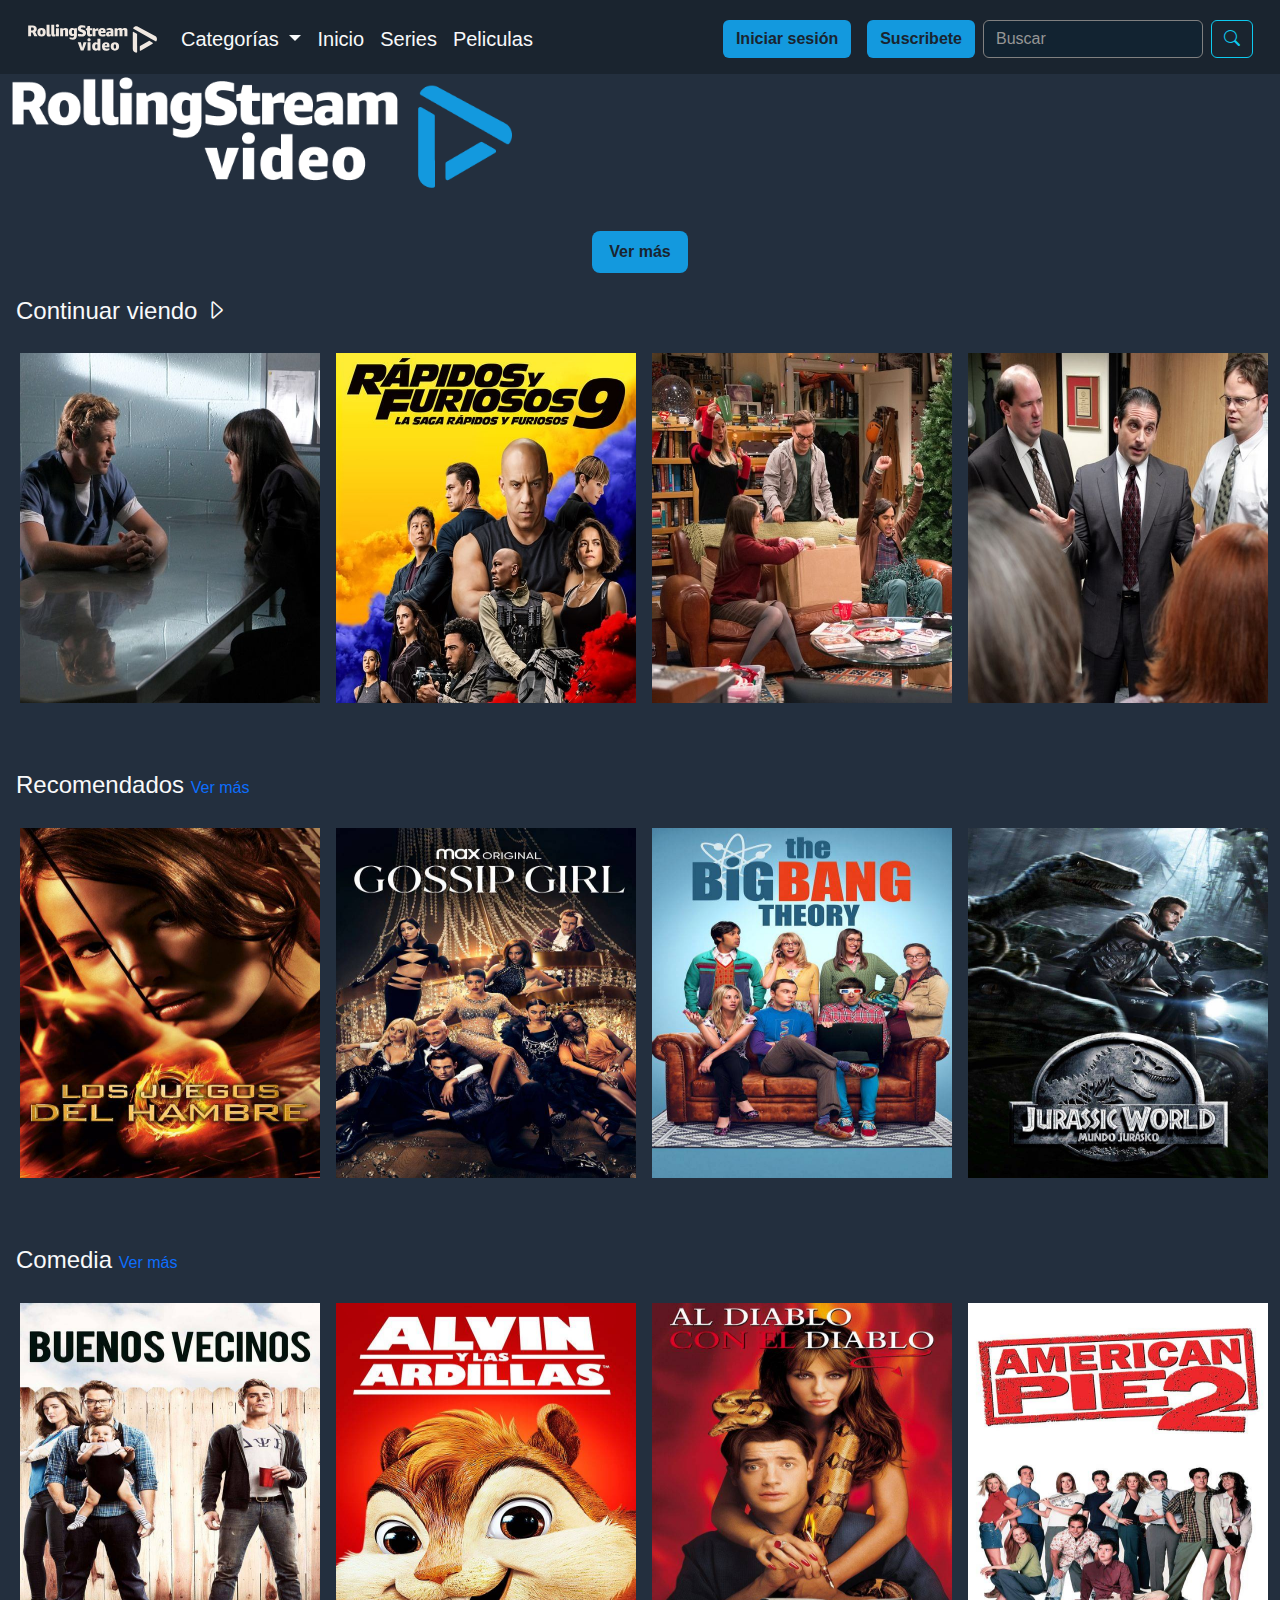
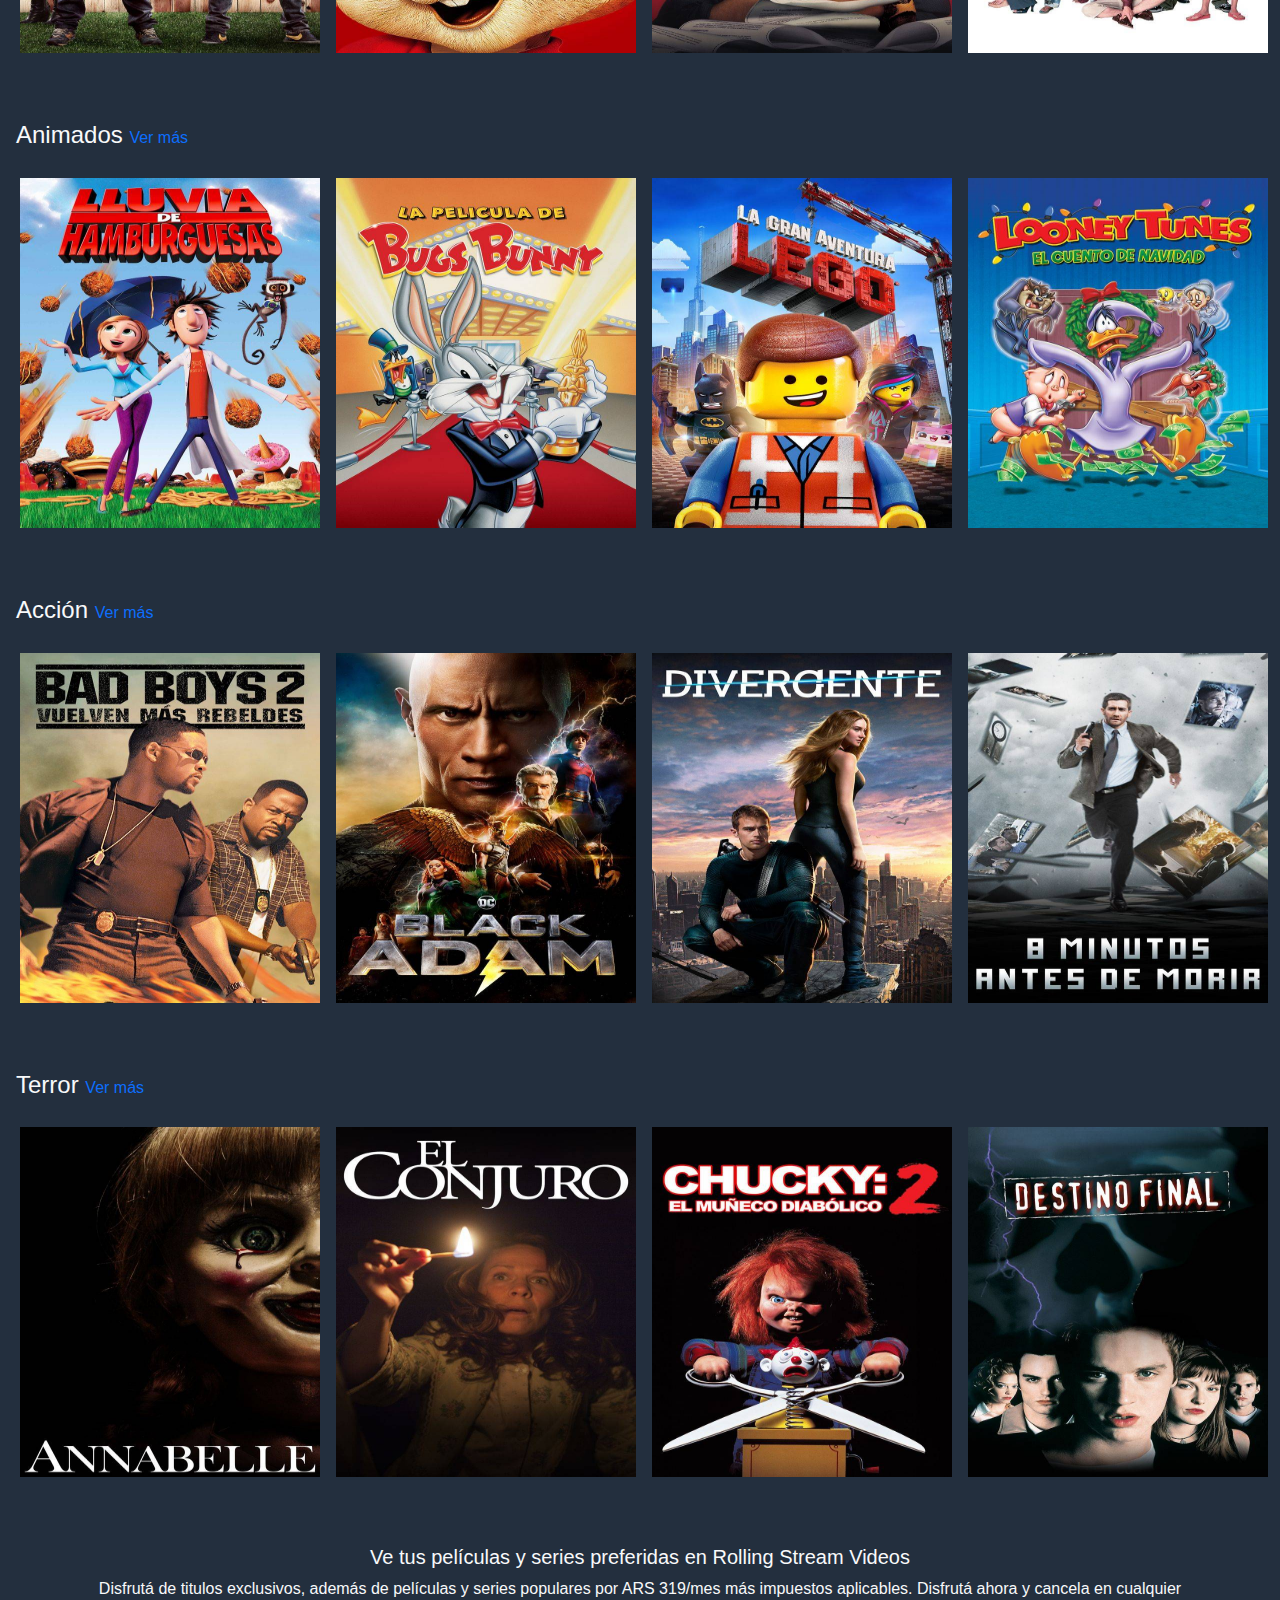
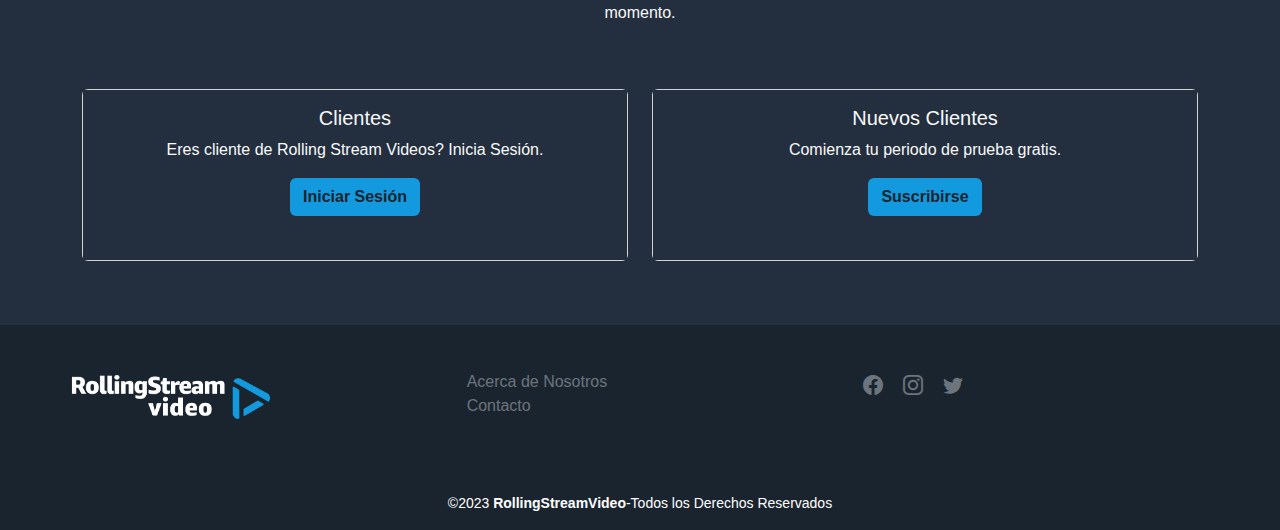
==== index.html @ 24719bff "Primer commit Streaming Page" ====
<!DOCTYPE html>
<html lang="es">
  <head>
    <meta charset="UTF-8" />
    <meta http-equiv="X-UA-Compatible" content="IE=edge" />
    <meta name="viewport" content="width=device-width, initial-scale=1.0" />
    <meta name="keywords" content="navbar, rolling video" />
    <meta name="author" content="Rodrigo Vizcarra" />
    <meta name="description" content="Inicio de la página Rolling Video" />
    <link rel="stylesheet" href="./css/bootstrap.min.css" />
    <link rel="stylesheet" href="./css/navbar.css" />
    <link rel="stylesheet" href="./css/sectionPrincipal.css" />
    <link rel="stylesheet" href="./css/footerStyles.css" />
    <link
      rel="stylesheet"
      href="https://cdn.jsdelivr.net/npm/bootstrap-icons@1.10.3/font/bootstrap-icons.css"
    />
    <link rel="shortcut icon" href="images/logo/icono/Logo_Color_Icono.svg" type="image/x-icon" />
    <title>Rolling Stream Video</title>
  </head>
  <body>
    <!-- Header desarrollado por Rodrigo Vizcarra -->
    <header>
      <nav class="navbar barraNavegacion navbar-dark navbar-expand-lg">
        <div class="container-fluid navbarContainer">
          <a class="navbar-brand text-light" href="./index.html">
            <img class="Logo__Principal" src="./images/logo_black.svg" alt="" />
          </a>
          <button
            class="px-2 py-1 navbar-toggler"
            type="button"
            data-bs-toggle="collapse"
            data-bs-target="#navbarSupportedContent"
            aria-controls="navbarSupportedContent"
            aria-expanded="false"
            aria-label="Toggle navigation"
          >
            <span class="navbar-toggler-icon"></span>
          </button>
          <div
            class="collapse navbar-collapse mt-1"
            id="navbarSupportedContent"
          >
            <ul class="navbar-nav d-md-flex me-auto">
              <li class="nav-item">
                <div class="dropdown">
                  <button
                    class="p-0 py-2 ps-sm-2 ps-md-2 p-lg-2 btn text-light fs-5 dropdown-toggle border-0"
                    type="button"
                    data-bs-toggle="dropdown"
                    aria-expanded="false"
                  >
                    Categorías
                  </button>
                  <div class="dropdown-menu dropdown-menu-dark border-0">
                    <div class="px-md-3 py-md-2 dopdownMenu">
                      <section class="mx-sm-0 mx-lg-2">
                        <h2 class="p-2 titulosCategorias">
                          Categorías principales
                        </h2>
                        <ul class="contenedorCategorias p-0">
                          <li class="categoriasPrincipalesItems">
                            <a
                              class="dropdown-item dropdown-item-principales w-100 h-100"
                              href="./pages/error404.html"
                              >Rolling Originals</a
                            >
                          </li>
                          <li class="categoriasPrincipalesItems">
                            <a
                              class="dropdown-item dropdown-item-principales w-100 h-100"
                              href="./pages/error404.html"
                              >Niños</a
                            >
                          </li>
                          <li class="categoriasPrincipalesItems">
                            <a
                              class="dropdown-item dropdown-item-principales w-100 h-100"
                              href="./pages/error404.html"
                              >Películas añadidas recientemente</a
                            >
                          </li>
                          <li class="categoriasPrincipalesItems">
                            <a
                              class="dropdown-item dropdown-item-principales w-100 h-100"
                              href="./pages/error404.html"
                              >Series añadidas recientemente</a
                            >
                          </li>
                        </ul>
                      </section>
                      <section class="mx-sm-0 mx-lg-2">
                        <h2 class="p-2 titulosCategorias">Géneros</h2>
                        <div class="categoriasGeneros mx-sm-1 mx-lg-0 w-100">
                          <ul class="ul_categoriasGeneros">
                            <li>
                              <a
                                class="dropdown-item"
                                href="./pages/error404.html"
                                >Acción y aventuras</a
                              >
                            </li>
                            <li>
                              <a
                                class="dropdown-item"
                                href="pages/categorias_peliculas/categorias-comedia.html"
                                >Comedia</a
                              >
                            </li>
                            <li>
                              <a
                                class="dropdown-item"
                                href="./pages/error404.html"
                                >Drama</a
                              >
                            </li>
                            <li>
                              <a
                                class="dropdown-item"
                                href="./pages/error404.html"
                                >Documental</a
                              >
                            </li>
                            <li>
                              <a
                                class="dropdown-item"
                                href="./pages/error404.html"
                                >Infantil y Familiar</a
                              >
                            </li>
                            <li>
                              <a
                                class="dropdown-item"
                                href="./pages/error404.html"
                                >Fantasía</a
                              >
                            </li>
                            <li>
                              <a
                                class="dropdown-item"
                                href="./pages/error404.html"
                                >Terror</a
                              >
                            </li>
                            <li>
                              <a
                                class="dropdown-item"
                                href="./pages/error404.html"
                                >Romance</a
                              >
                            </li>
                            <li>
                              <a
                                class="dropdown-item"
                                href="./pages/categorias_series/categorias-series-cf.html"
                                >Ciencia ficción</a
                              >
                            </li>
                            <li>
                              <a
                                class="dropdown-item"
                                href="./pages/error404.html"
                                >Suspenso</a
                              >
                            </li>
                            <li>
                              <a
                                class="dropdown-item"
                                href="./pages/error404.html"
                                >Anime</a
                              >
                            </li>
                            <li>
                              <a
                                class="dropdown-item"
                                href="./pages/error404.html"
                                >Deportes</a
                              >
                            </li>
                          </ul>
                        </div>
                      </section>
                      <section class="mx-sm-0 mx-lg-2 w-25">
                        <h3 class="p-2 titulosCategorias">Otras categorías</h3>
                        <div class="mx-sm-1 mx-lg-4">
                          <ul class="ulOtrasCategorias">
                            <li>
                              <a
                                class="dropdown-item"
                                href="./pages/error404.html"
                                >Títulos galardonados</a
                              >
                            </li>
                            <li>
                              <a
                                class="dropdown-item"
                                href="./pages/error404.html"
                                >Solo por tiempo limitado en Rolling</a
                              >
                            </li>
                          </ul>
                        </div>
                      </section>
                    </div>
                  </div>
                </div>
              </li>
              <li class="nav-item">
                <a
                  class="ps-md-2 ps-sm-2 nav-link active fs-5 text-light"
                  aria-current="page"
                  href="index.html"
                  >Inicio</a
                >
              </li>
              <li class="nav-item">
                <a
                  class="ps-md-2 ps-sm-2 nav-link fs-5 text-light"
                  href="pages/error404.html"
                  >Series</a
                >
              </li>
              <li class="nav-item">
                <a
                  class="ps-md-2 ps-sm-2 nav-link fs-5 text-light"
                  href="pages/error404.html"
                  >Peliculas</a
                >
              </li>
            </ul>
            <div class="me-2 py-2 ps-md-2 ps-sm-2">
              <a href="pages/login.html" class="btn loginButton"
                >Iniciar sesión</a
              >
            </div>
            <div class="me-2 py-2 ps-md-2 ps-sm-2">
              <a href="./pages/Suscripcion.html" class="btn suscribeButton"
                >Suscribete</a
              >
            </div>
            <form
              class="d-flex py-2 px-sm-2 px-md-2 px-lg-0 formularioBusqueda"
              role="search"
              method="get"
              action="pages/error404.html"
            >
              <input
                class="form-control me-2 inputBusqueda"
                type="search"
                placeholder="Buscar"
                aria-label="Search"
                required
                maxlength="255"
              />
              <button class="btn btn-outline-info" type="submit">
                <i class="bi bi-search"></i>
              </button>
            </form>
          </div>
        </div>
      </nav>
    </header>
    <!-- Main desarrollado por Ana Santillan -->
    <main class="colordeFondo">
      <section>
        <div class="paginaPrincipal text-center">
          <video autoplay loop muted plays-inline class="videoPrincipal">
            <source
              src="./images/section__principal/Peliculas/JURASSIC WORLD 3 DOMINION Tráiler Español v3(2022).mp4"
              type="video/mp4"
            />
          </video>
          <div>
            <img
              src="./images/section__principal/Logo_Color.png"
              alt="Logo Rolling stream"
              class="img-fluid posicionLogo ps-2"
              width="40%"
            />
          </div>
          <button
            class="btn colorBotones btn-lg"
            data-bs-toggle="modal"
            data-bs-target="#modalPelicula"
          >
            Ver más
          </button>
        </div>
      </section>

      <!-- Continuar viendo -->
      <section>
        <h4 class="text-light mt-4 ps-3">
          Continuar viendo <i class="bi bi-caret-right"></i>
        </h4>
        <article class="contenedor">
          <div class="contenedor-imagen">
            <a href="./pages/error404.html">
              <img
                class="imagen"
                src="./images/section__principal/Peliculas/Continuar/El_mentalista_T4_E1.jfif"
                alt="El mentalista"
              />
            </a>
          </div>
          <div class="contenedor-imagen">
            <a href="./pages/error404.html">
              <img
                class="imagen"
                src="./images/section__principal/Peliculas/Continuar/Rapidos _y_furiosos_9.jfif"
                alt="Rapidos y furiosos 9"
              />
            </a>
          </div>
          <div class="contenedor-imagen">
            <a href="./pages/error404.html">
              <img
                class="imagen"
                src="./images/section__principal/Peliculas/Continuar/Teoria_big_bang_T7_E22.jfif"
              />
            </a>
          </div>
          <div class="contenedor-imagen">
            <a href="./pages/error404.html">
              <img
                class="imagen"
                src="./images/section__principal/Peliculas/Continuar/The_office_T1_E3.jfif"
                alt="The office"
              />
            </a>
          </div>
          <div class="contenedor-imagen">
            <a href="./pages/error404.html">
              <img
                class="imagen"
                src="./images/section__principal/Peliculas/Continuar/El_elegido.jfif"
                alt="El elegido"
              />
            </a>
          </div>
          <div class="contenedor-imagen">
            <a href="./pages/error404.html">
              <img
                class="imagen"
                src="./images/section__principal/Peliculas/Continuar/SpiderMan.jfif"
                alt="Spider-Man"
              />
            </a>
          </div>
          <div class="contenedor-imagen">
            <a href="./pages/error404.html">
              <img
                class="imagen"
                src="./images/section__principal/Peliculas/Continuar/Shazam.jfif"
                alt="Shazam"
              />
            </a>
          </div>
        </article>
      </section>
      <!-- Continuar viendo -->

      <!-- Recomendados -->
      <section>
        <h4 class="text-light mt-5 ps-3">
          Recomendados
          <a href="./pages/error404.html" class="text-decoration-none fs-6"
            >Ver más</a
          >
        </h4>
        <article class="contenedor">
          <div class="contenedor-imagen">
            <a href="./pages/error404.html">
              <img
                class="imagen"
                src="./images/section__principal/Peliculas/Sugeridos/Los_juegos_del_hambre.jfif"
                alt="Los juegos del hambre"
              />
            </a>
          </div>
          <div class="contenedor-imagen">
            <a href="./pages/error404.html">
              <img
                class="imagen"
                src="./images/section__principal/Peliculas/Sugeridos/Gossip_girl.jfif"
                alt="Gossip girl"
              />
            </a>
          </div>
          <div class="contenedor-imagen">
            <a href="./pages/error404.html">
              <img
                class="imagen"
                src="./images/section__principal/Peliculas/Sugeridos/La_teoria_del_big_bang.jfif"
                alt="La teoria del big bang"
              />
            </a>
          </div>
          <div class="contenedor-imagen">
            <a href="./pages/error404.html">
              <img
                class="imagen"
                src="./images/section__principal/Peliculas/Sugeridos/Jurassic_World.jfif"
                alt="Jurassic World"
              />
            </a>
          </div>
          <div class="contenedor-imagen">
            <a href="./pages/error404.html">
              <img
                class="imagen"
                src="./images/section__principal/Peliculas/Sugeridos/Constantine.jfif"
                alt="Constantine"
              />
            </a>
          </div>
          <div class="contenedor-imagen">
            <a href="./pages/error404.html">
              <img
                class="imagen"
                src="./images/section__principal/Peliculas/Sugeridos/Friends.jfif"
                alt="Friends"
              />
            </a>
          </div>
          <div class="contenedor-imagen">
            <a href="./pages/error404.html">
              <img
                class="imagen"
                src="images/section__principal/Peliculas/Sugeridos/La_niñera.jfif"
                alt="La niñera"
              />
            </a>
          </div>
        </article>
      </section>
      <!-- Recomendados -->

      <!-- Comedia -->
      <section>
        <h4 class="text-light mt-5 ps-3">
          Comedia <a href="./pages/categorias_peliculas/categorias-comedia.html" class="text-decoration-none fs-6">Ver más</a>
        </h4>
        <article class="contenedor">
          <div class="contenedor-imagen">
            <a href="./pages/error404.html">
              <img
                class="imagen"
                src="./images/section__principal/Peliculas/Comedia/Buenos_vecinos.jfif"
                alt="Buenos vecinos"
              />
            </a>
          </div>
          <div class="contenedor-imagen">
            <a href="./pages/error404.html">
              <img
                class="imagen"
                src="./images/section__principal/Peliculas/Comedia/Alvin.jfif"
                alt="Alvin y las ardillas"
              />
            </a>
          </div>
          <div class="contenedor-imagen">
            <a href="./pages/error404.html">
              <img
                class="imagen"
                src="./images/section__principal/Peliculas/Comedia/Al_diablo_con_el diablo.jfif"
                alt="Al diablo con el diablo"
              />
            </a>
          </div>
          <div class="contenedor-imagen">
            <a href="./pages/error404.html">
              <img
                class="imagen"
                src="./images/section__principal/Peliculas/Comedia/American_pie.jfif"
                alt="American pie"
              />
            </a>
          </div>
          <div class="contenedor-imagen">
            <a href="./pages/error404.html">
              <img
                class="imagen"
                src="images/section__principal/Peliculas/Comedia/Amor_y_tesoro.jfif"
                alt="Amor y tesoro"
              />
            </a>
          </div>
          <div class="contenedor-imagen">
            <a href="./pages/error404.html">
              <img
                class="imagen"
                src="./images/section__principal/Peliculas/Comedia/Dr_House.jfif"
                alt="Dr House"
              />
            </a>
          </div>
          <div class="contenedor-imagen">
            <a href="./pages/error404.html">
              <img
                class="imagen"
                src="images/section__principal/Peliculas/Comedia/Click.jfif"
                alt="Click"
              />
            </a>
          </div>
        </article>
      </section>
      <!-- Comedia -->

      <!-- Animados -->
      <section>
        <h4 class="text-light mt-5 ps-3">
          Animados
          <a href="./pages/error404.html" class="text-decoration-none fs-6"
            >Ver más</a
          >
        </h4>
        <article class="contenedor">
          <div class="contenedor-imagen">
            <a href="./pages/error404.html">
              <img
                class="imagen"
                src="./images/section__principal/Peliculas/Animados/Lluvia_de_hamburguesas.jfif"
                alt="Lluvia de hamburguesas"
              />
            </a>
          </div>
          <div class="contenedor-imagen">
            <a href="./pages/error404.html">
              <img
                class="imagen"
                src="./images/section__principal/Peliculas/Animados/Bugs_Bunny.jfif"
                alt="Bugs Bunny"
              />
            </a>
          </div>
          <div class="contenedor-imagen">
            <a href="./pages/error404.html">
              <img
                class="imagen"
                src="./images/section__principal/Peliculas/Animados/Lego.jfif"
                alt="Lego"
              />
            </a>
          </div>
          <div class="contenedor-imagen">
            <a href="./pages/error404.html">
              <img
                class="imagen"
                src="./images/section__principal/Peliculas/Animados/Looney tunes.jfif"
                alt="Looney tunes"
              />
            </a>
          </div>
          <div class="contenedor-imagen">
            <a href="./pages/error404.html">
              <img
                class="imagen"
                src="./images/section__principal/Peliculas/Animados/Madagascar.jfif"
                alt="Madagascar"
              />
            </a>
          </div>
          <div class="contenedor-imagen">
            <a href="./pages/error404.html">
              <img
                class="imagen"
                src="./images/section__principal/Peliculas/Animados/Mi villano favorito.jfif"
                alt="Mi villano favorito"
              />
            </a>
          </div>
          <div class="contenedor-imagen">
            <a href="./pages/error404.html">
              <img
                class="imagen"
                src="./images/section__principal/Peliculas/Animados/Supermascotas.jfif"
                alt="Supermascotas"
              />
            </a>
          </div>
        </article>
      </section>
      <!-- Animados -->

      <!-- Accion -->
      <section>
        <h4 class="text-light mt-5 ps-3">
          Acción
          <a href="./pages/error404.html" class="text-decoration-none fs-6"
            >Ver más</a
          >
        </h4>
        <article class="contenedor">
          <div class="contenedor-imagen">
            <a href="./pages/error404.html">
              <img
                class="imagen"
                src="./images/section__principal/Peliculas/Accion/Bad_boy.jfif"
                alt="Bad boy"
              />
            </a>
          </div>
          <div class="contenedor-imagen">
            <a href="./pages/error404.html">
              <img
                class="imagen"
                src="./images/section__principal/Peliculas/Accion/Black_Adams.jfif"
                alt="Black Adams"
              />
            </a>
          </div>
          <div class="contenedor-imagen">
            <a href="./pages/error404.html">
              <img
                class="imagen"
                src="./images/section__principal/Peliculas/Accion/Divergente.jfif"
                alt="Divergente"
              />
            </a>
          </div>
          <div class="contenedor-imagen">
            <a href="./pages/error404.html">
              <img
                class="imagen"
                src="./images/section__principal/Peliculas/Accion/_8_minutos_antes_de_morir.jfif"
                alt="8 minutos antes de morir"
              />
            </a>
          </div>
          <div class="contenedor-imagen">
            <a href="./pages/error404.html">
              <img
                class="imagen"
                src="./images/section__principal/Peliculas/Accion/Escuadron_suicida.jfif"
                alt="Escuadron suicida"
              />
            </a>
          </div>
          <div class="contenedor-imagen">
            <a href="./pages/error404.html">
              <img
                class="imagen"
                src="./images/section__principal/Peliculas/Accion/Rampage.jfif"
                alt="Rampage"
              />
            </a>
          </div>
          <div class="contenedor-imagen">
            <a href="./pages/error404.html">
              <img
                class="imagen"
                src="./images/section__principal/Peliculas/Accion/Celular.jfif"
                alt="Celular"
              />
            </a>
          </div>
        </article>
      </section>
      <!-- Accion -->

      <!-- Terror -->
      <section>
        <h4 class="text-light mt-5 ps-3">
          Terror
          <a href="./pages/error404.html" class="text-decoration-none fs-6"
            >Ver más</a
          >
        </h4>
        <article class="contenedor">
          <div class="contenedor-imagen">
            <a href="./pages/error404.html">
              <img
                class="imagen"
                src="./images/section__principal/Peliculas/Terror/Annabelle.jfif"
                alt="Annabelle"
              />
            </a>
          </div>
          <div class="contenedor-imagen">
            <a href="./pages/error404.html">
              <img
                class="imagen"
                src="./images/section__principal/Peliculas/Terror/El_conjuro.jfif"
                alt="El conjuro"
              />
            </a>
          </div>
          <div class="contenedor-imagen">
            <a href="./pages/error404.html">
              <img
                class="imagen"
                src="./images/section__principal/Peliculas/Terror/Chucky.jfif"
                alt="Chucky"
              />
            </a>
          </div>
          <div class="contenedor-imagen">
            <a href="./pages/error404.html">
              <img
                class="imagen"
                src="./images/section__principal/Peliculas/Terror/Destino_final.jfif"
                alt="Destino final"
              />
            </a>
          </div>
          <div class="contenedor-imagen">
            <a href="./pages/error404.html">
              <img
                class="imagen"
                src="./images/section__principal/Peliculas/Terror/Barco_fantasma.jfif"
                alt="Barco fantasma"
              />
            </a>
          </div>
          <div class="contenedor-imagen">
            <a href="./pages/error404.html">
              <img
                class="imagen"
                src="./images/section__principal/Peliculas/Terror/Caceria.jfif"
                alt="Caceria"
              />
            </a>
          </div>
          <div class="contenedor-imagen">
            <a href="./pages/error404.html">
              <img
                class="imagen"
                src="./images/section__principal/Peliculas/Terror/El_niño.jfif"
                alt="El niño"
              />
            </a>
          </div>
        </article>
      </section>
      <!-- Terror -->

      <section class="container mt-5">
        <h5 class="text-light text-center">
          Ve tus películas y series preferidas en Rolling Stream Videos
        </h5>
        <p class="text-light text-center">
          Disfrutá de titulos exclusivos, además de películas y series populares
          por ARS 319/mes más impuestos aplicables. Disfrutá ahora y cancela en
          cualquier momento.
        </p>
        <div class="row py-5">
          <aside class="col-sm-12 col-md-6 col-lg-6 mb-3">
            <div class="card text-center">
              <div class="card-body colorCard text-light">
                <h5 class="card-title">Clientes</h5>
                <p class="card-text">
                  Eres cliente de Rolling Stream Videos? Inicia Sesión.
                </p>
                <a href="./pages/login.html" class="btn colorBotones"
                  >Iniciar Sesión</a
                >
              </div>
            </div>
          </aside>
          <aside class="col-sm-12 col-md-6 col-lg-6 mb-3">
            <div class="card text-center">
              <div class="card-body colorCard text-light">
                <h5 class="card-title">Nuevos Clientes</h5>
                <p class="card-text">Comienza tu periodo de prueba gratis.</p>
                <a href="./pages/Suscripcion.html" class="btn colorBotones"
                  >Suscribirse</a
                >
              </div>
            </div>
          </aside>
        </div>
      </section>

      <section>
        <div
          class="modal fade h-75"
          id="modalPelicula"
          tabindex="-1"
          aria-labelledby="modalPeliculaLabel"
          aria-hidden="true"
        >
          <div class="modal-dialog">
            <div class="modal-content">
              <div class="modal-header">
                <h2 class="modal-title fs-5" id="modalPeliculaLabel">
                  Jurassic World Dominion
                </h2>
                <button
                  type="button"
                  class="btn-close"
                  data-bs-dismiss="modal"
                  aria-label="Close"
                ></button>
              </div>
              <div class="modal-body text-center">
                <a href="pages/error404.html">
                  <img
                    src="images/section__principal/Peliculas/Sugeridos/Jurassic_World_Dominion.jfif"
                    alt="Jurassic World Dominion"
                    class="w-100 mb-3"
                  />
                </a>
                <p>
                  Esta nueva entrega transcurre cuatro años después de la
                  destrucción de Isla Nublar vista en Jurassic World: El reino
                  caído. Ahora, los dinosaurios conviven con los seres humanos
                  en todo el mundo. Este frágil equilibrio cambiará el futuro y
                  decidirá, de una vez por todas, si las personas seguirán
                  siendo los principales depredadores en un planeta que
                  comparten con los animales más temibles de la creación.
                </p>
              </div>
              <div class="modal-footer">
                <button
                  type="button"
                  class="btn btn-secondary"
                  data-bs-dismiss="modal"
                >
                  Cerrar
                </button>
              </div>
            </div>
          </div>
        </div>
      </section>
    </main>
    <!-- Footer desarrollado por Julieta Correa -->
    <footer class="pie-pagina">
      <div class="grupo-1">
        <div class="box">
          <a href="#">
            <img
              class="logo"
              src="./images/section__principal/Logo_Color.png"
              alt="logo del sitio"
            />
          </a>
        </div>

        <div class="link-container">
          <a class="link-secondary" href="pages/aboutUs.html"
            >Acerca de Nosotros</a
          >

          <a class="link-secondary" href="pages/contacto.html">Contacto</a>
        </div>

        <div class="red-social">
          <a href="../pages/error404.html">
            <i class="bi bi-facebook text-secondary fs-5"></i>
          </a>
          <a href="../pages/error404.html">
            <i class="bi bi-instagram text-secondary fs-5"></i>
          </a>
          <a href="../pages/error404.html">
            <i class="bi bi-twitter text-secondary fs-5"></i>
          </a>
        </div>
      </div>

      <div class="grupo-2">
        <small
          >&copy;2023 <b>RollingStreamVideo</b>-Todos los Derechos
          Reservados</small
        >
      </div>
    </footer>

    <script
      src="https://cdn.jsdelivr.net/npm/@popperjs/core@2.11.6/dist/umd/popper.min.js"
      integrity="sha384-oBqDVmMz9ATKxIep9tiCxS/Z9fNfEXiDAYTujMAeBAsjFuCZSmKbSSUnQlmh/jp3"
      crossorigin="anonymous"
    ></script>
    <script src="./js/bootstrap.min.js"></script>
  </body>
</html>
---- css/navbar.css ----
@font-face {
    font-family: "Amazon";
    src: url("../fonts/AmazonEmber_Rg.ttf") format("truetype");
    font-style: normal;
    font-weight: normal;
  }
:root {
    --primario_base: #1a242f;
    --primario_light: #ffffff;
    --primario_dark: #0f171e;
  /*Colores para botones*/
    --secundario_base: #1399de; /*Botón estado hover*/
    --secundario_light: #36b0ee; /*Botón estado active*/
    --secundario_dark: #0f79af; /*Botón estado base*/
  /*Colores para el fondo*/
    --background_base: #0f171e;
    --background_light: #252e39;
    --background_dark: #0f171e;
  /*Colores para el fondo de las cards, paginación, etc.*/
    --superficie_base: #252E39 ;
    --superficie_light:#787878 ;
    --superficie_dark: #18222C;
  /*Colores para ventanas, botones,etc. de errores*/
    --error_base: #B02130; 
    --error_light: #E85759;
    --error_dark: #790009;
  /*Colores para ventanas, botones,etc. de alertas*/
    --alerta_base: #FCEBAD;
    --alerta_light: #FFFFDF;
    --alerta_dark: #655622;
  /*Colores para ventanas de funcionalidades nuevas*/
    --nuevo_base: #00464F;
    --nuevo_light: #D7EBEB;
    --nuevo_dark: #001F27;
  
    --btn_light_default: rgba(255, 255, 255, 0.5);
}

body {
    font-family: "Amazon Ember", sans-serif;
}
hr {
    margin: 0;
}
a{
    text-decoration: none;
}

ul, ol, li {
    list-style: none;
    margin: 0;
    padding: 0;
}

/* ****** Navbar styles ****** */
.navbar {
    background-color: var(--primario_base);
    color: #FFFFFF;
    position: absolute;
    width: 100%;
    z-index: 999;
}
.navbarContainer {
    max-width: 1250px;
    margin: 0 auto;
}

.Logo__Principal {
    width: 130px;
    filter:invert(1);
}

.navbar-toggler {
    padding: 0;
}
.dropdown-menu {
    background-color: var(--primario_base);
    width: 90vw;
    max-width: 1200px;
    transform: translateX(0);
}
.contenedorCategorias, .ul_categoriasGeneros, .ulOtrasCategorias{
    font-size: .80em;
    width: max-content;
}
.dropdown-item {
    white-space: break-spaces;
}
.loginButton, .suscribeButton {
    background-color: var(--secundario_base);
    color: var(--primario_base);
    font-size: medium;
    font-weight: bold;
}
.suscribeButton:hover, .loginButton:hover {
    background-color: var(--secundario_light);
}
.inputBusqueda {
    background-color: #122331;
    border: .5px solid gray;
}
.inputBusqueda:focus {
    background-color: #122331;
    color: white;
}
.inputBusqueda::placeholder {
    color: rgb(150, 150, 150);
}
main {
    padding-top: 60px;
}
/* Media Queries */
@media screen and (min-width:768px){
    .dopdownMenu {
        display: flex;
    }
    .titulosCategorias{
        font-size: 1.1em;
    }
    .contenedorCategorias, .ul_categoriasGeneros, .ulOtrasCategorias{
        width: auto;
    }
    .categoriasPrincipalesItems {
        height: 70px;
        border: .9px solid gray;
        padding: 0;
        background: conic-gradient(from 180deg at 50% 50%, #1399DE -66.66deg, #006BAC 34.58deg, #1399DE 118.96deg, #006BAC 207.08deg, #1399DE 293.34deg, #006BAC 394.58deg);    
    }
    .contenedorCategorias {
        display: grid;
        grid-template-columns: repeat(2,180px);
        gap: .9em;
    }
    .categoriasPrincipalesItems {
        height: 140px;
        border-radius: 6px;
    }
    .dropdown-item-principales {
        display: flex;
        justify-content: center;
        align-items: center;
        text-align: center;
    }
}
@media screen and (min-width:991px) {
    .navbar {
        position: fixed;
    }
    main {
        padding-top: 73.6px;
    }
    .dropdown-menu {
        width: 90vw;
        transform: translateX(-100px);
    }
    .titulosCategorias{
        font-size: 1.5em;
    }
    .ul_categoriasGeneros { 
        column-count: 2;
    }

    .contenedorCategorias {
        grid-template-columns: repeat(2,210px);
    }

    .formularioBusqueda {
        width: 25%;
    }
}
/* ****** Navbar styles ****** */
---- css/sectionPrincipal.css ----
@font-face {
    font-family: "AmazonEmber";
    src: url("../Font/AmazonEmber_Rg.ttf");
}
:root {
    --primario_base: #1a242f;
    --primario_light: #ffffff;
    --primario_dark: #0f171e;
  /*Colores para botones*/
    --secundario_base: #1399de; /*Botón estado hover*/
    --secundario_light: #36b0ee; /*Botón estado active*/
    --secundario_dark: #0f79af; /*Botón estado base*/
  /*Colores para el fondo*/
    --background_base: #0f171e;
    --background_light: #252e39;
    --background_dark: #0f171e;
  /*Colores para el fondo de las cards, paginación, etc.*/
    --superficie_base: #252E39 ;
    --superficie_light:#787878 ;
    --superficie_dark: #18222C;
  /*Colores para ventanas, botones,etc. de errores*/
    --error_base: #B02130; 
    --error_light: #E85759;
    --error_dark: #790009;
  /*Colores para ventanas, botones,etc. de alertas*/
    --alerta_base: #FCEBAD;
    --alerta_light: #FFFFDF;
    --alerta_dark: #655622;
  /*Colores para ventanas de funcionalidades nuevas*/
    --nuevo_base: #00464F;
    --nuevo_light: #D7EBEB;
    --nuevo_dark: #001F27;
  
    --btn_light_default: rgba(255, 255, 255, 0.5);
}
.carousel-inner img{
    max-height: 75vh;
    object-fit: cover;
}
.colordeFondo{
    background: rgb(35, 47, 62);
}
*::-webkit-scrollbar {
    width: 6px;
    height: 15px;
}
*::-webkit-scrollbar-track {
    background-color: rgb(209, 209, 209);
    margin: 0 550px;
    border-radius: 10px;
}
*::-webkit-scrollbar-thumb {
    background-color: rgba(81, 94, 179, 0.693);
    border-radius: 10px;
}

body {
    display: flex;
    flex-direction: column;
    min-height: 100vh;
}

main{
    flex-grow: 1;
    
}

.contenedor {
    width: 100%;
    display: flex;
    align-items: center;
    gap: 1em;
    padding: 20px;
    overflow: hidden;
    overflow-x: scroll;
}

.contenedor-imagen {
    width: auto;
    height: auto;
    transition: transform .3s;
}

.imagen {
    width: 300px;
    height: 350px;
    object-position: center;
    transition: .3s;
}

video{
    width: 100%;
    height: auto;
}

.posicionLogo{
    position: absolute;
    top: 65px;
    left: 0px;
}

.colorCard{
    background: rgb(35, 47, 62);
    height: 170px;
}

.colorCardSub{
    background: rgb(35, 47, 62);
    
}
.colorBotones{
    background-color: var(--secundario_base);
    color: var(--primario_base);
    font-size: medium;
    font-weight: bold;
}
.colorBotones:hover {
    background-color: var(--secundario_light);
    color: var(--primario_light);
}
.posicionPlay{
    position: relative;
    top: 350px;
    left: 5px;
}

@media all and (max-width:767px){
    .imagen {
        width: 200px;
        height: 250px;
        object-position: center;
        transition: .3s;
    }
    
}

@media all and (min-width:768px) and (max-width:991px){
    .imagen {
        width: 250px;
        height: 300px;
        object-position: center;
        transition: .3s;
    }
}
---- css/footerStyles.css ----
.pie-pagina {
    width: 100%;
    background-color: #1a242f;
}

.pie-pagina .grupo-1 {
    width: 100%;
    max-width: 1200px;
    margin: auto;
    display: grid;
    grid-template-columns: repeat(3, 1fr);
    grid-gap: 50px;
    padding: 45px 30px;
}

.pie-pagina .grupo-1 .box {
    width: 200px;
    display: flex;
    justify-content: center;
    align-items: center;
}

.link-container {
    display: flex;
    flex-direction: column;
    align-items: start;
}

.logo {
    width: 100%;
}

.red-social {
    display: flex;
    gap: 20px;
    color: #FFFFFF;
}

.pie-pagina .grupo-1 .box h2 {
    color: #05A0D1;
    margin-bottom: 25px;
    font-size: 20px;
}

.pie-pagina .grupo-1 .box {
    margin-bottom: 10px;
    color: #FFFFFF;

}

.pie-pagina .grupo-2 {
    padding: 15px 10px;
    text-align: center;
    color: white;
}

.mail-contacto {
    color: antiquewhite;
}

.body_contacto {
    display: flex;
    flex-direction: column;
    min-height: 100vh;
    height: 100%;
}
.main_contacto {
    min-height: 100vh;
}

@media screen and (max-width: 768px) {
    .pie-pagina .grupo-1 {
        width: 90%;
        grid-template-columns: repeat(2, 1fr);
        grid-gap: 45px;
        padding: 100px 0px;
    }
}

@media screen and (max-width: 500px) {

    .pie-pagina .grupo-1 {
        width: 90%;

        grid-template-columns: repeat(1, 1fr);
        grid-gap: 45px;
        padding: 100px 0px;
    }

}
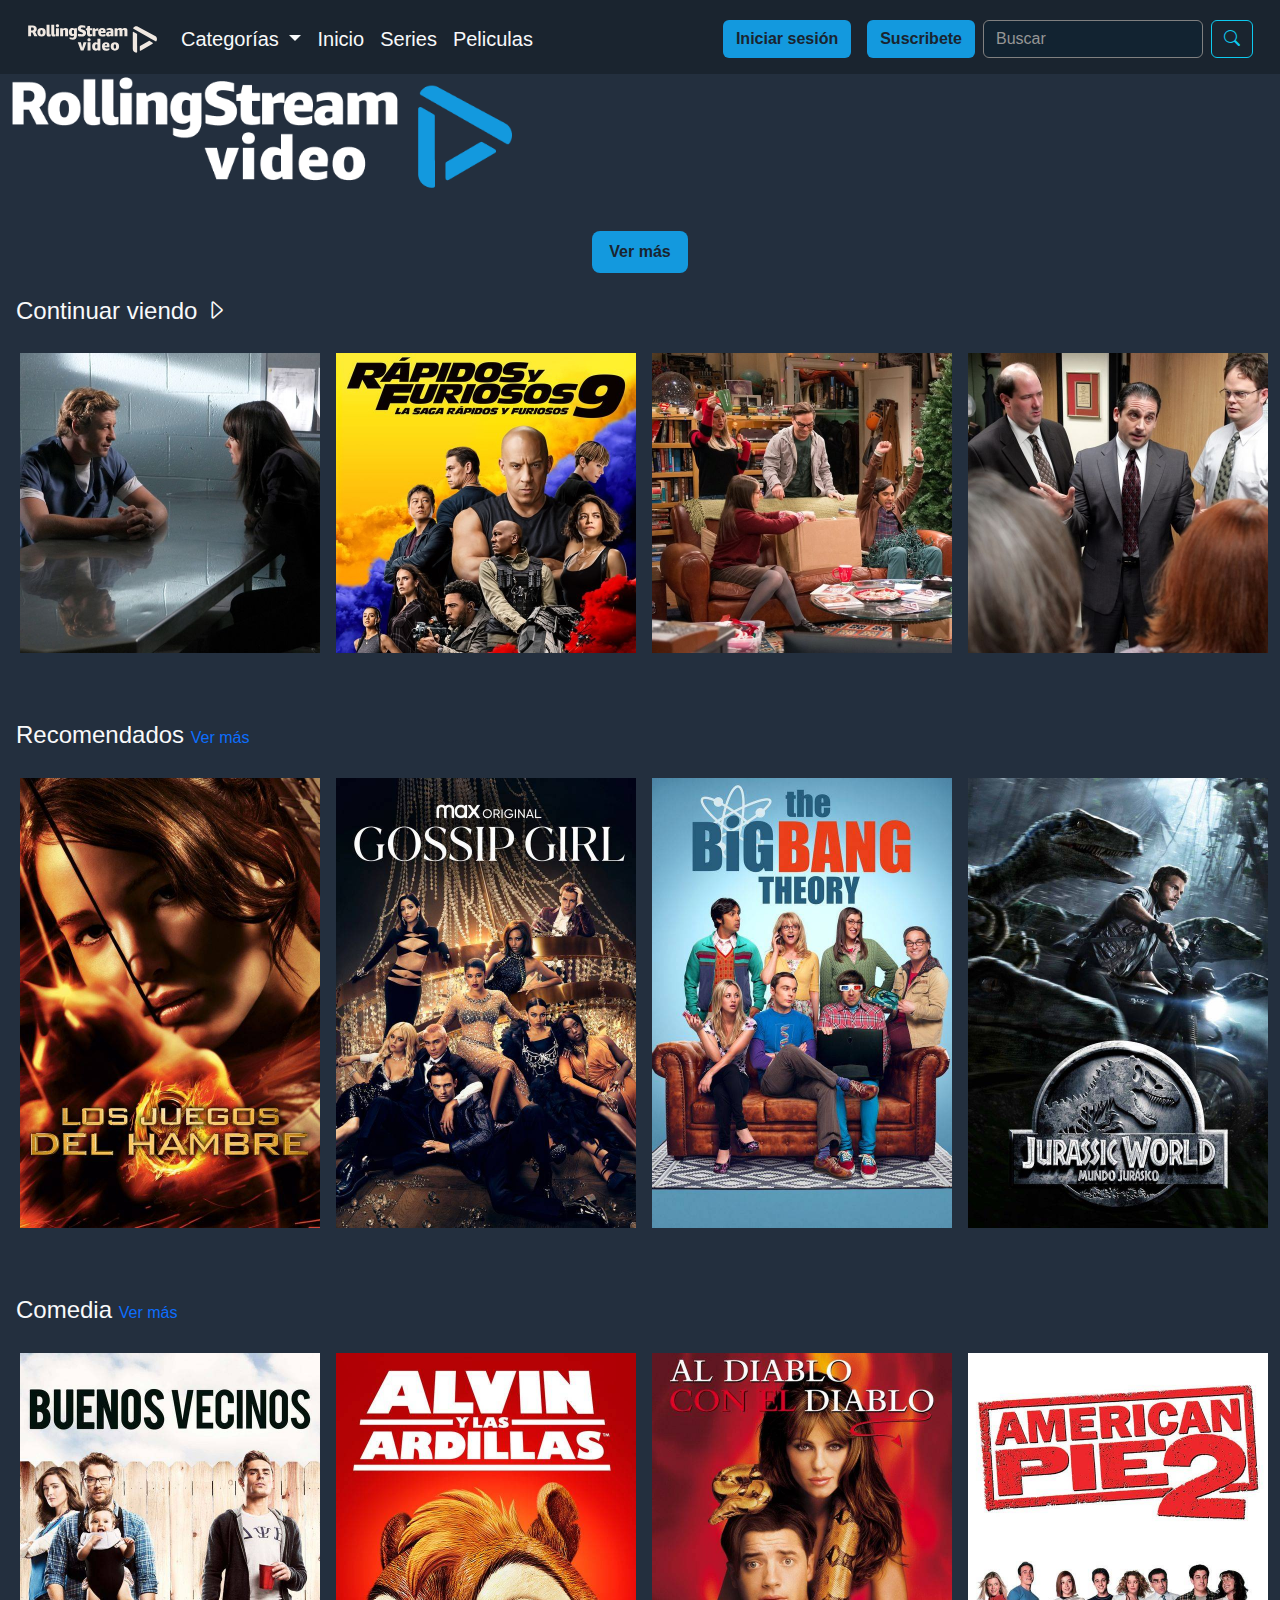
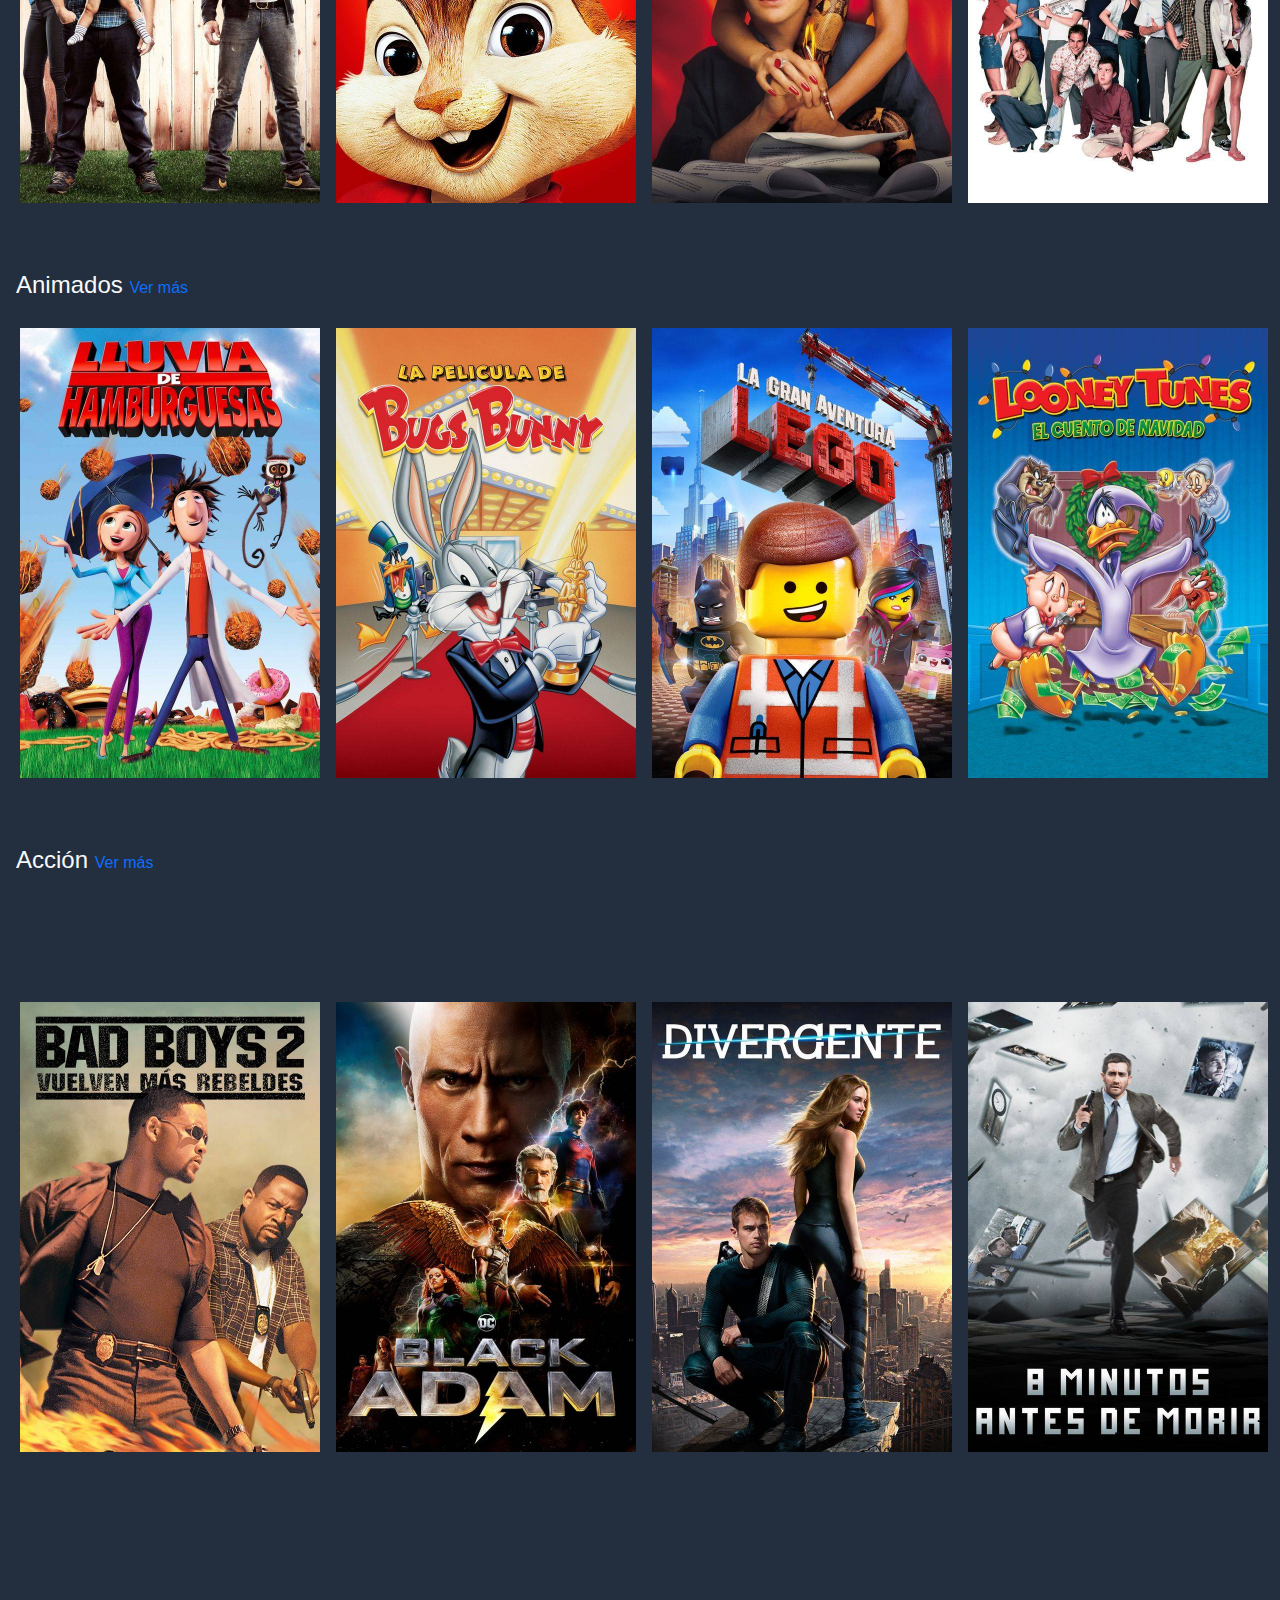
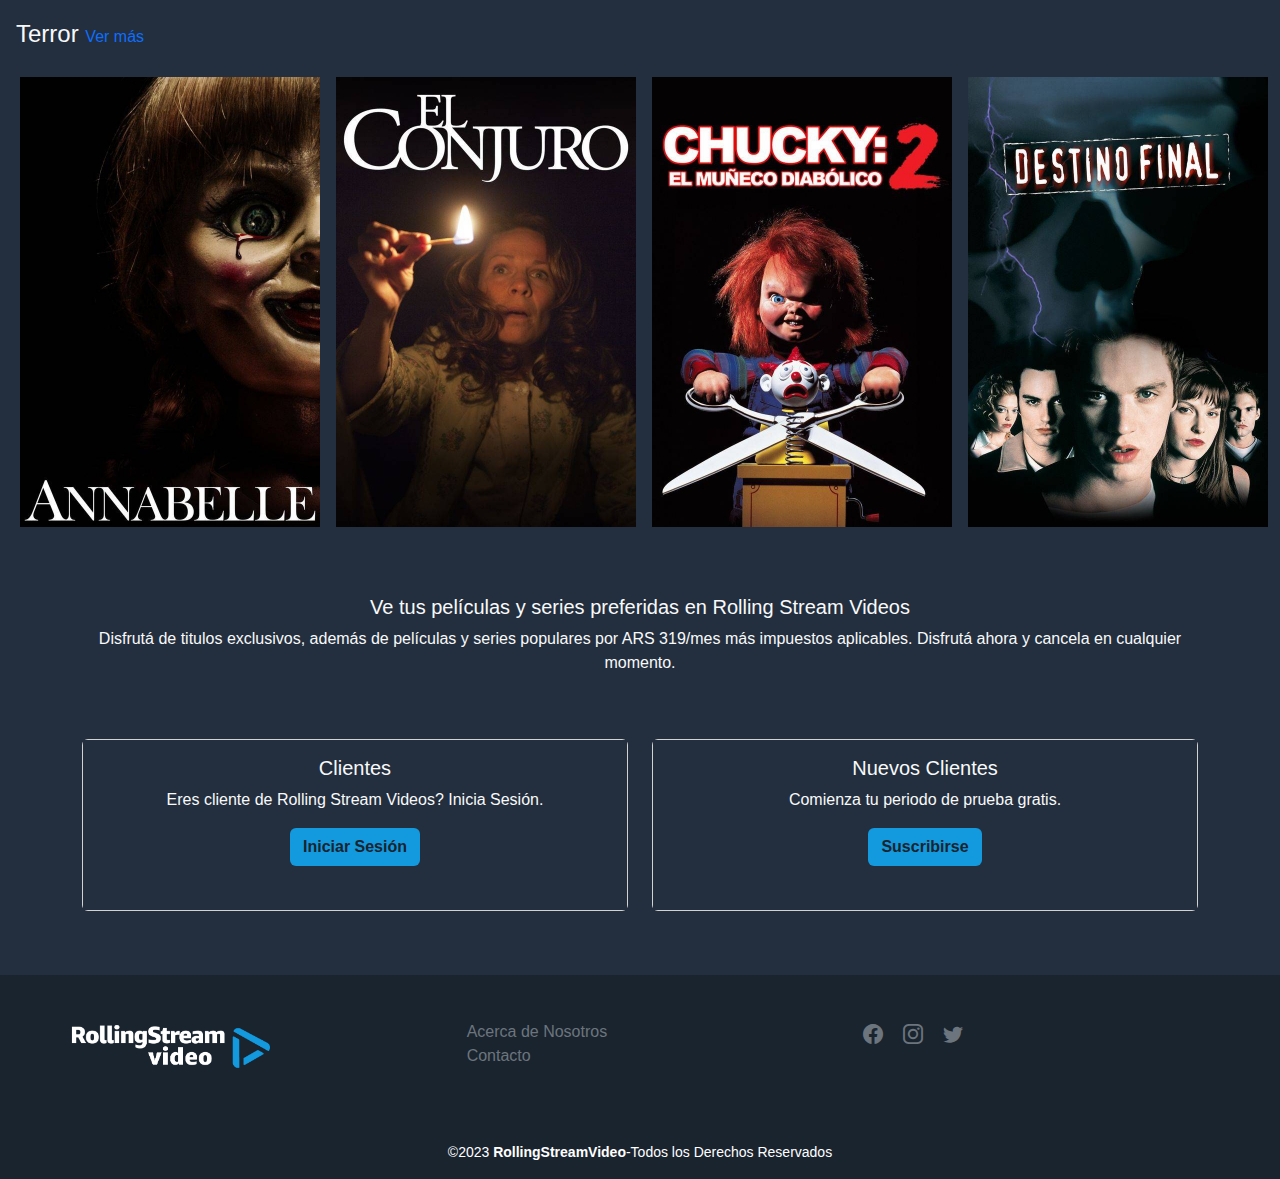
==== commit ee60a4e9: "Corrigiendo links a redes sociales en footer" ====
--- a/index.html
+++ b/index.html
@@ -849,13 +849,13 @@
         </div>
 
         <div class="red-social">
-          <a href="../pages/error404.html">
+          <a href="pages/error404.html">
             <i class="bi bi-facebook text-secondary fs-5"></i>
           </a>
-          <a href="../pages/error404.html">
+          <a href="pages/error404.html">
             <i class="bi bi-instagram text-secondary fs-5"></i>
           </a>
-          <a href="../pages/error404.html">
+          <a href="pages/error404.html">
             <i class="bi bi-twitter text-secondary fs-5"></i>
           </a>
         </div>
--- a/css/sectionPrincipal.css
+++ b/css/sectionPrincipal.css
@@ -83,7 +83,7 @@
 
 .imagen {
     width: 300px;
-    height: 350px;
+    height: auto;
     object-position: center;
     transition: .3s;
 }
@@ -118,16 +118,11 @@
     background-color: var(--secundario_light);
     color: var(--primario_light);
 }
-.posicionPlay{
-    position: relative;
-    top: 350px;
-    left: 5px;
-}
 
 @media all and (max-width:767px){
     .imagen {
         width: 200px;
-        height: 250px;
+        height: auto;
         object-position: center;
         transition: .3s;
     }
@@ -137,7 +132,7 @@
 @media all and (min-width:768px) and (max-width:991px){
     .imagen {
         width: 250px;
-        height: 300px;
+        height: auto;
         object-position: center;
         transition: .3s;
     }
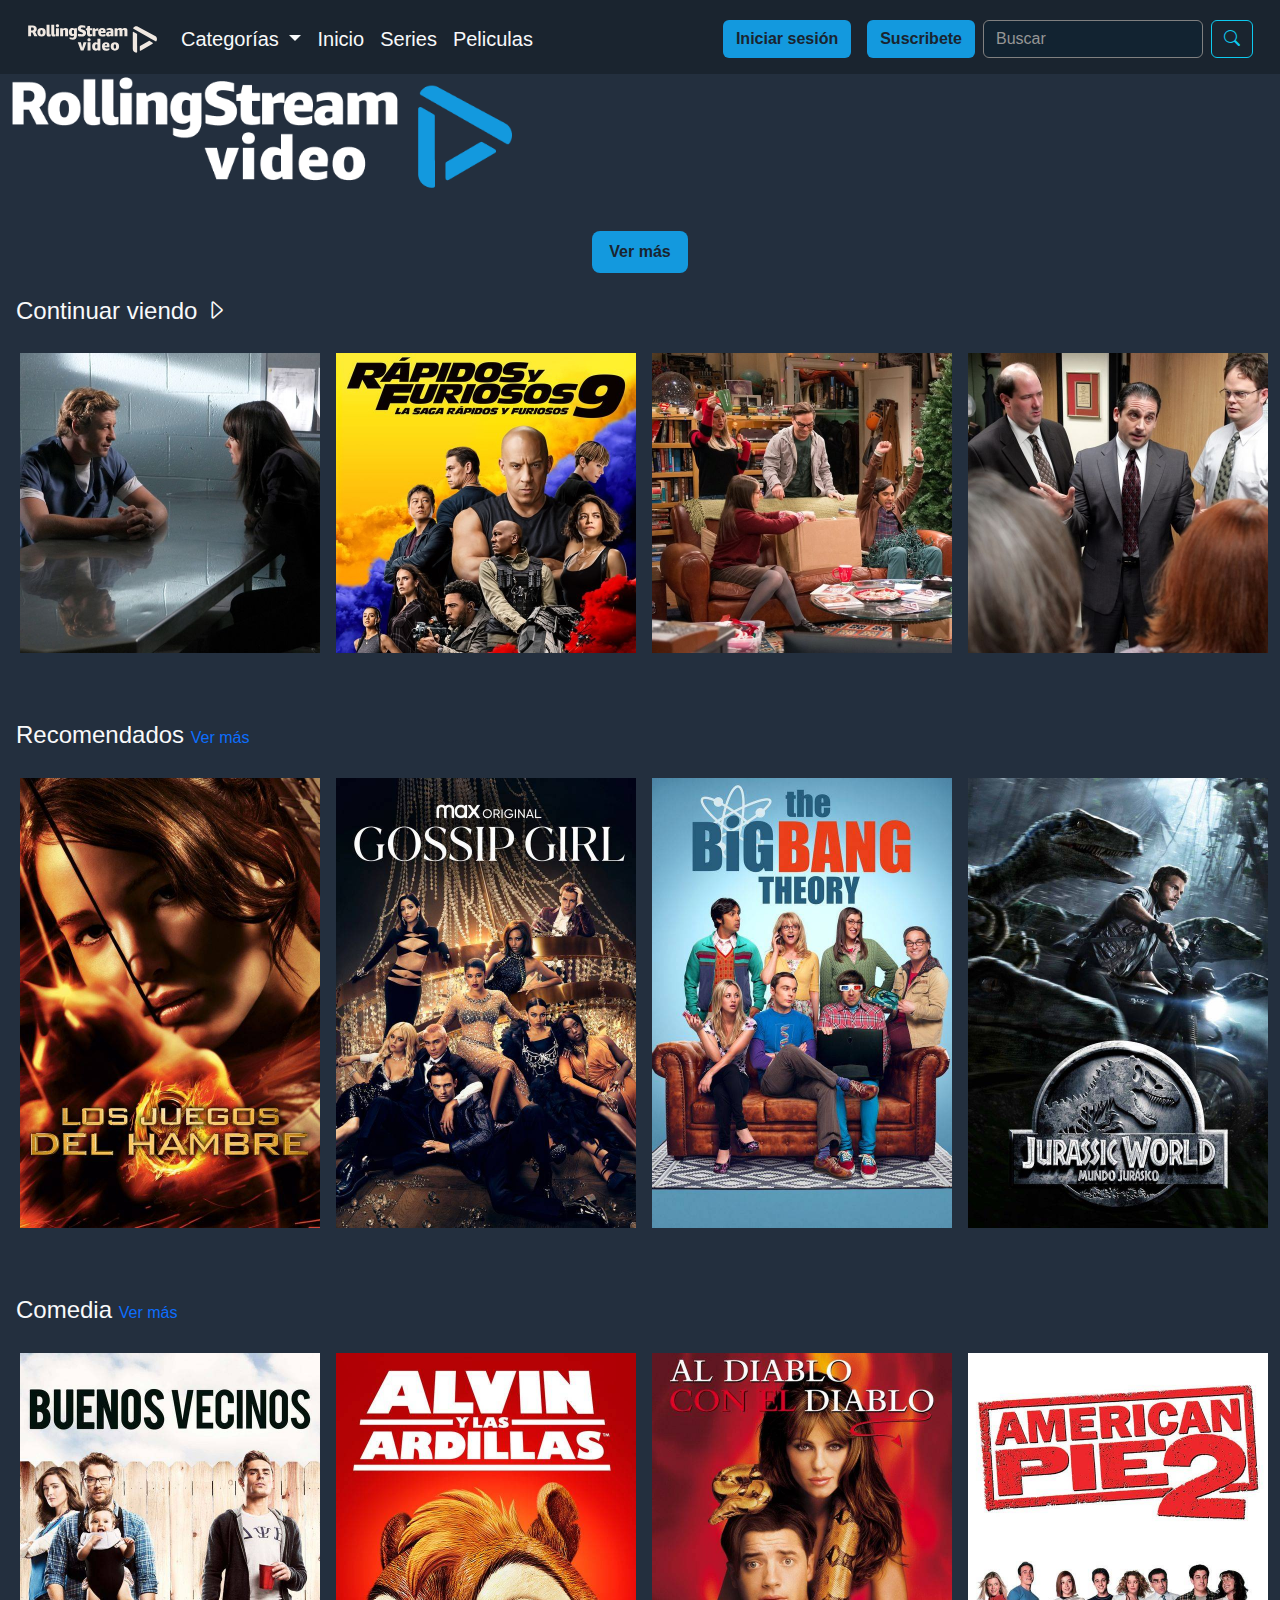
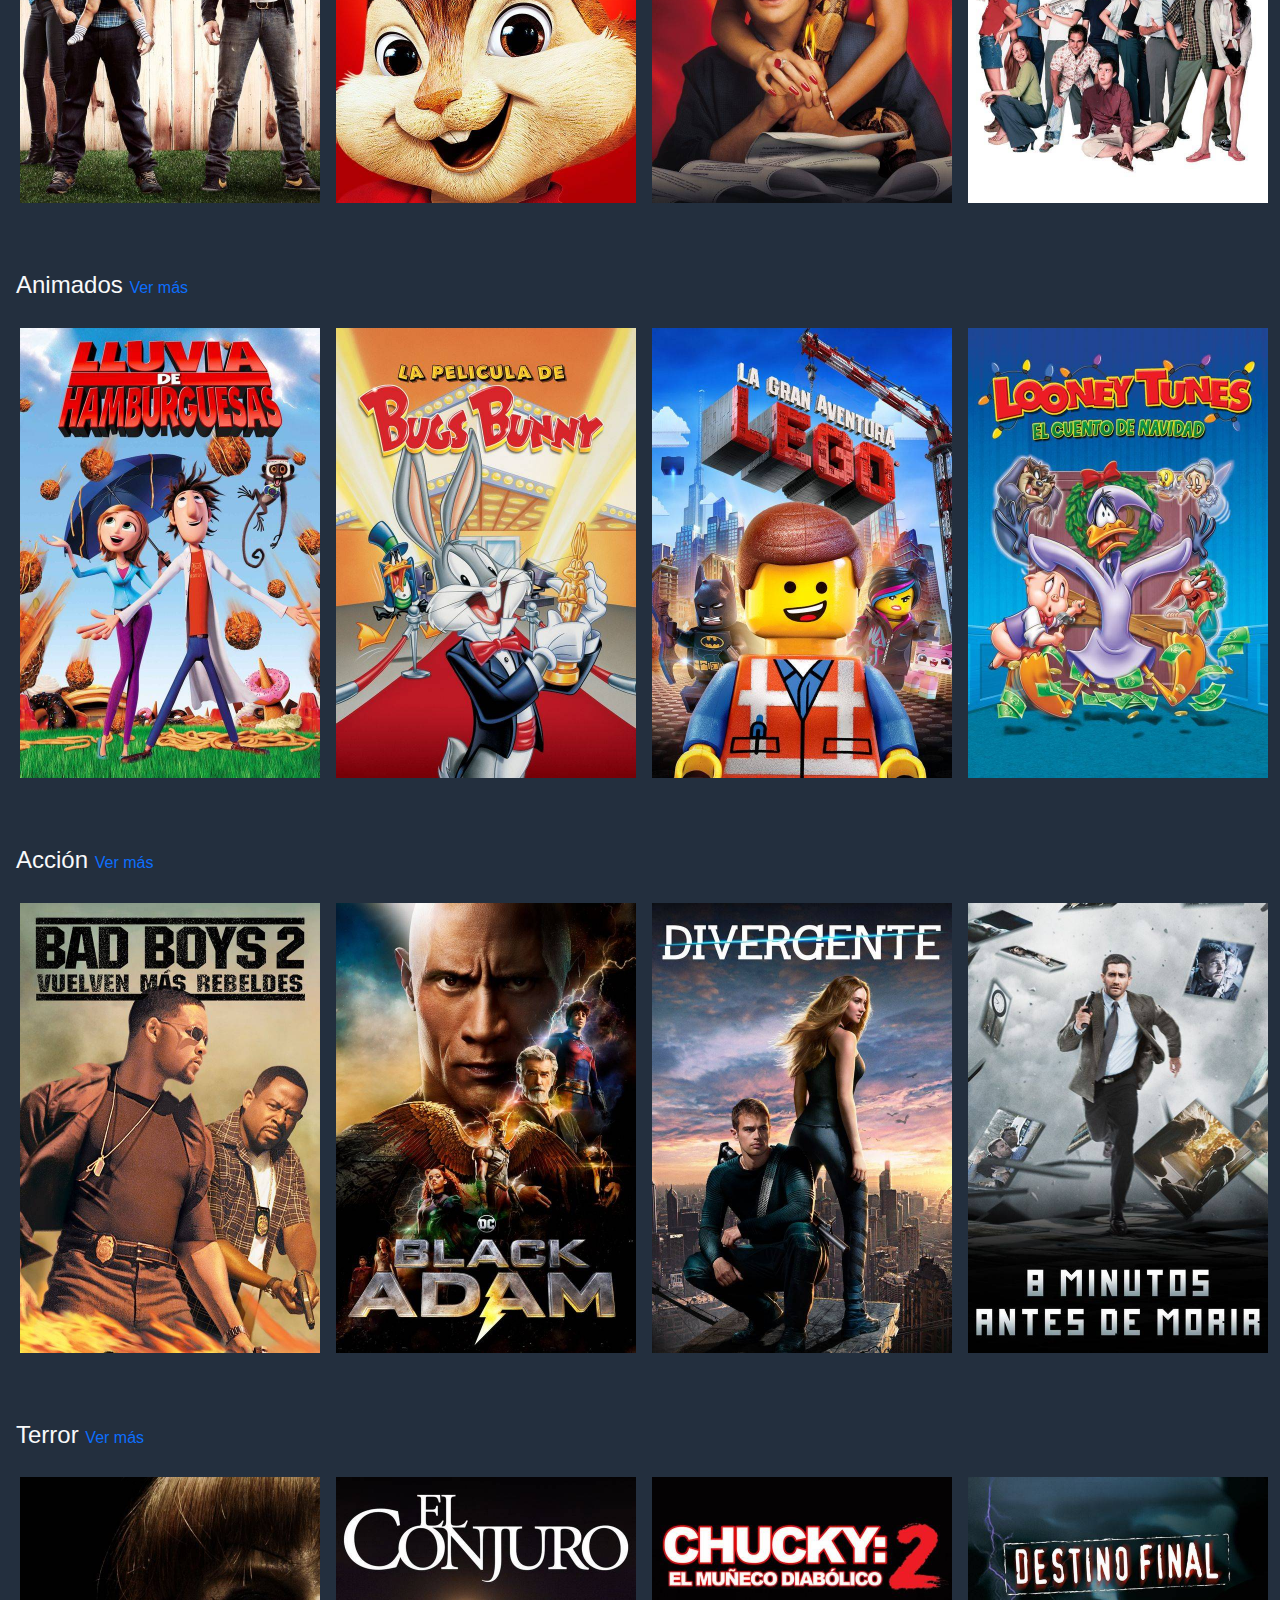
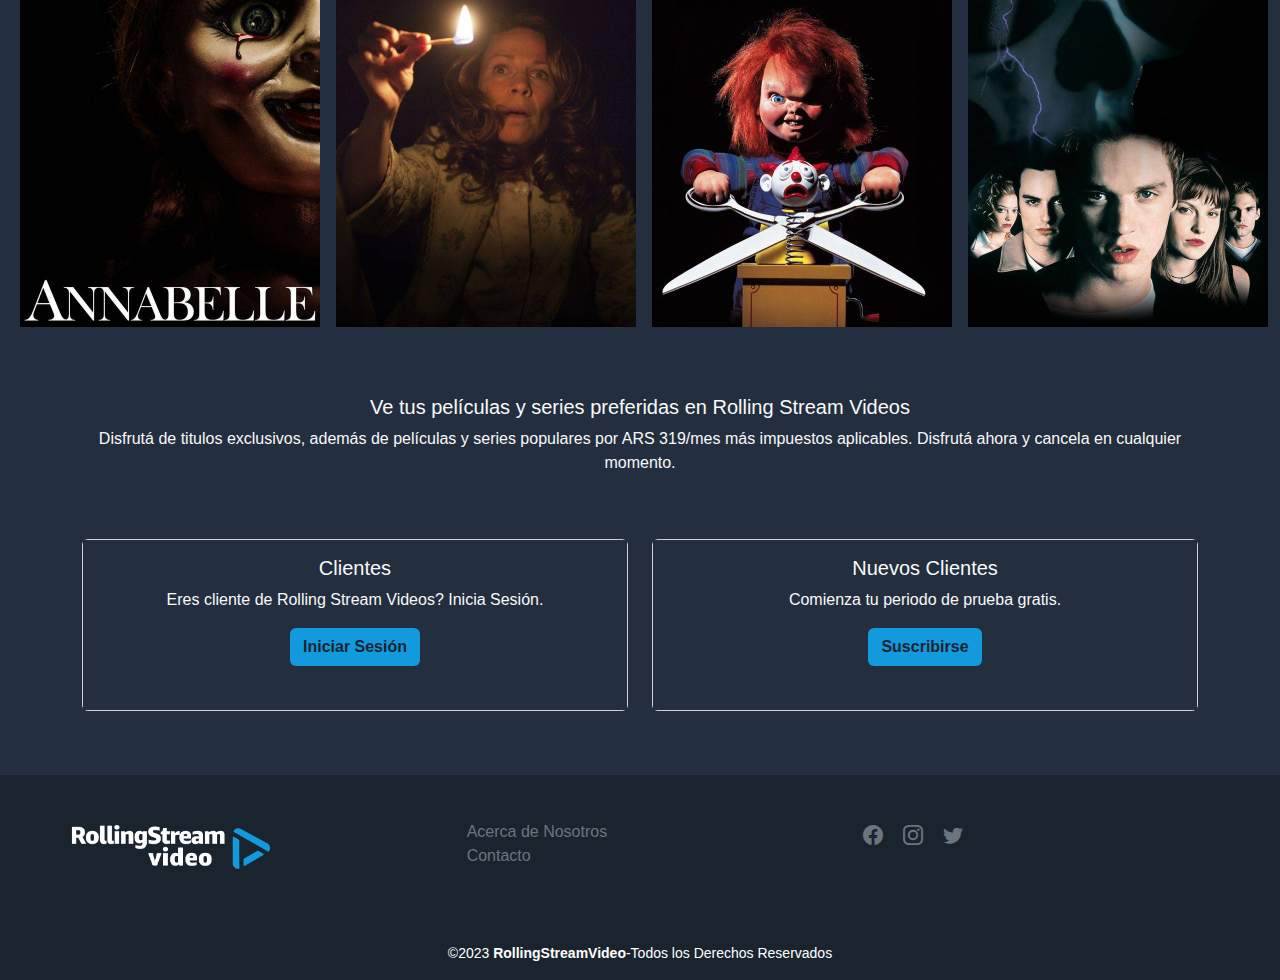
==== commit 64023048: "correcion de imagen mas grande que las otras en el index" ====
--- a/index.html
+++ b/index.html
@@ -643,8 +643,8 @@
             <a href="./pages/error404.html">
               <img
                 class="imagen"
-                src="./images/section__principal/Peliculas/Accion/Rampage.jfif"
-                alt="Rampage"
+                src="./images/section__principal/Peliculas/Comedia/Amor_y_tesoro.jfif"
+                alt="Amor y tesoro"
               />
             </a>
           </div>
@@ -849,13 +849,13 @@
         </div>
 
         <div class="red-social">
-          <a href="pages/error404.html">
+          <a href="../pages/error404.html">
             <i class="bi bi-facebook text-secondary fs-5"></i>
           </a>
-          <a href="pages/error404.html">
+          <a href="../pages/error404.html">
             <i class="bi bi-instagram text-secondary fs-5"></i>
           </a>
-          <a href="pages/error404.html">
+          <a href="../pages/error404.html">
             <i class="bi bi-twitter text-secondary fs-5"></i>
           </a>
         </div>
